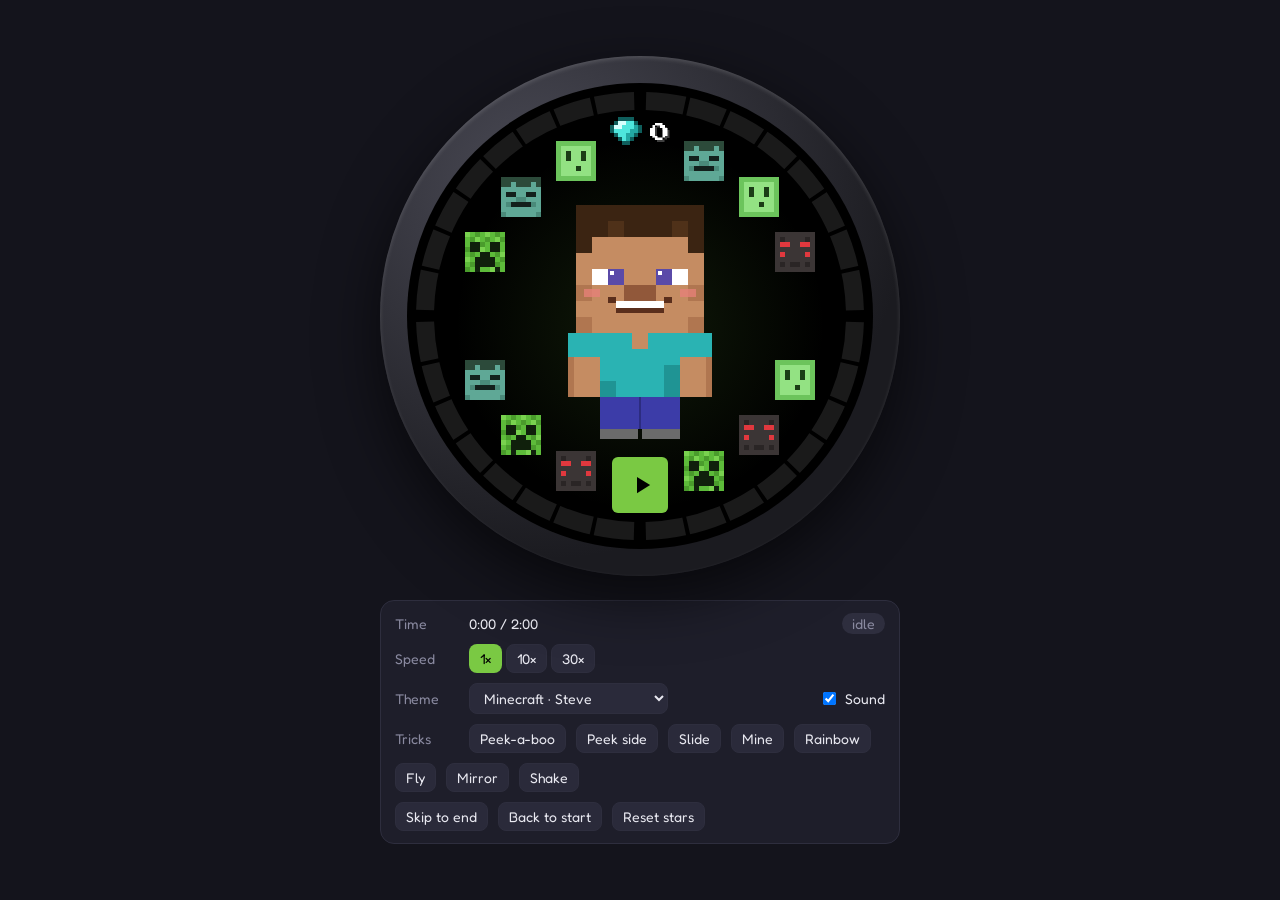
==== prototype/index.html @ 5520c32b "Replace the dinosaur with Minecraft and Royaumes de feu themes, add animations Themes (prototype/the" ====
<!doctype html>
<html lang="en">
<head>
  <meta charset="utf-8">
  <meta name="viewport" content="width=device-width, initial-scale=1">
  <title>Brushy Buddy</title>
  <link rel="preconnect" href="https://fonts.googleapis.com">
  <link href="https://fonts.googleapis.com/css2?family=Fredoka:wght@500;700&display=swap" rel="stylesheet">
  <link rel="stylesheet" href="css/style.css">
</head>
<body>
  <main class="app">
    <!-- Simulated device: 466x466 round AMOLED inside a bezel -->
    <div class="device-slot" id="slot">
      <div class="device" id="device">
        <div class="screen phase-idle" id="screen">
          <div id="stage" class="stage"><!-- everything that shakes -->
          <div class="glow"></div>
          <svg id="ring" class="layer" viewBox="0 0 466 466" aria-hidden="true"></svg>
          <svg id="germs" class="layer" viewBox="0 0 466 466" aria-hidden="true"></svg>
          <div id="fx-back" class="fx"></div><!-- sprites behind the buddy (mining block) -->
          <div id="buddy" class="buddy"><!-- tricks move this; moods and giggle live inside -->
            <div id="character" class="character"></div>
          </div>
          <div id="fx" class="fx"></div><!-- particles, sparkles, fireballs, reward drop -->
          <div id="stars" class="stars"><span id="reward-icon" class="reward"></span><span id="star-count" class="t-counter">0</span></div>
          <div id="hint" class="hint" aria-label="Tap to start">
            <svg viewBox="0 0 24 24"><path d="M8 5.5v13l10.5-6.5z"/></svg>
          </div>
          <div id="bravo" class="bravo"><span id="bravo-text" class="t-bravo"></span></div>
          <div id="confetti" class="confetti"></div>
          </div>
        </div>
      </div>
    </div>

    <!-- Developer controls: not part of the device UI -->
    <section class="dev" aria-label="Developer controls">
      <div class="dev-row">
        <span class="dev-label">Time</span>
        <output id="dev-time">0:00 / 2:00</output>
        <span id="dev-phase" class="dev-chip">idle</span>
      </div>
      <div class="dev-row">
        <span class="dev-label">Speed</span>
        <div class="seg" id="dev-speed">
          <button data-speed="1" class="on">1×</button>
          <button data-speed="10">10×</button>
          <button data-speed="30">30×</button>
        </div>
      </div>
      <div class="dev-row">
        <span class="dev-label">Theme</span>
        <select id="dev-theme"></select>
        <label class="dev-check"><input type="checkbox" id="dev-sound" checked> Sound</label>
      </div>
      <div class="dev-row">
        <span class="dev-label">Tricks</span>
        <button data-trick="peek">Peek-a-boo</button>
        <button data-trick="peekSide">Peek side</button>
        <button data-trick="slide">Slide</button>
        <button data-trick="mine">Mine</button>
        <button data-trick="rainbow">Rainbow</button>
        <button data-trick="fly">Fly</button>
        <button data-trick="mirror">Mirror</button>
        <button data-trick="shake">Shake</button>
      </div>
      <div class="dev-row">
        <button id="dev-skip">Skip to end</button>
        <button id="dev-stop">Back to start</button>
        <button id="dev-reset">Reset stars</button>
      </div>
    </section>
  </main>

  <script src="js/sound.js"></script>
  <script src="js/pixel.js"></script>
  <script src="themes/registry.js"></script>
  <script src="themes/minecraft.js"></script>
  <script src="themes/dragon.js"></script>
  <script src="js/app.js"></script>
</body>
</html>
---- prototype/css/style.css ----
/* ---------- Page (dev environment) ---------- */
:root {
  --page-bg: #14141c;
  --page-fg: #e8e8f0;
  --page-muted: #8a8aa0;
  --panel: #1e1e2a;
  --panel-border: #2e2e3e;

  /* Overridden per theme (see themes/*.js) */
  --accent: #5bd48a;
  --glow: rgba(91, 212, 138, 0.25);

  --screen-size: 466px;
  --bezel: 27px;
}

* { box-sizing: border-box; }

html, body {
  margin: 0;
  min-height: 100%;
  background: var(--page-bg);
  color: var(--page-fg);
  font-family: "Fredoka", ui-rounded, "SF Pro Rounded", system-ui, sans-serif;
}

.app {
  min-height: 100vh;
  display: flex;
  flex-direction: column;
  align-items: center;
  justify-content: center;
  gap: 24px;
  padding: 24px 16px;
}

/* ---------- Device ---------- */
.device-slot { width: 520px; height: 520px; }

.device {
  width: calc(var(--screen-size) + 2 * var(--bezel));
  height: calc(var(--screen-size) + 2 * var(--bezel));
  padding: var(--bezel);
  border-radius: 50%;
  background: radial-gradient(circle at 30% 25%, #4a4a55, #1b1b20 70%);
  box-shadow: 0 20px 60px rgba(0, 0, 0, 0.6), inset 0 2px 4px rgba(255, 255, 255, 0.15);
  transform-origin: top left;
}

.screen {
  position: relative;
  width: var(--screen-size);
  height: var(--screen-size);
  border-radius: 50%;
  overflow: hidden;
  background: #000; /* AMOLED: black = pixels off */
  user-select: none;
  -webkit-user-select: none;
  touch-action: manipulation;
  cursor: pointer;
}

.layer { position: absolute; inset: 0; width: 100%; height: 100%; }
.stage { position: absolute; inset: 0; }
.fx { position: absolute; inset: 0; pointer-events: none; }
.sprite, .particle { position: absolute; left: 0; top: 0; transform-origin: center; }
.sprite svg { display: block; width: 100%; height: 100%; }
.style-blocky .sprite svg { shape-rendering: crispEdges; }

.glow {
  position: absolute;
  inset: 0;
  background: radial-gradient(circle at 50% 52%, var(--glow), transparent 55%);
  transition: opacity 0.6s;
}
.phase-idle .glow { opacity: 0.6; }

/* ---------- Progress ring ---------- */
.seg-track, .seg-fill {
  fill: none;
  stroke-width: 18;
  stroke-linecap: round;
}
.seg-track { stroke: rgba(255, 255, 255, 0.1); }
.seg-gaps { fill: none; stroke: #000; stroke-width: 24; }
.style-blocky .seg-track, .style-blocky .seg-fill { stroke-linecap: butt; }
.style-blocky #germs, .style-blocky .reward svg { shape-rendering: crispEdges; }
.seg-track.active { animation: seg-pulse 0.9s ease-in-out infinite alternate; }
.seg-fill { transition: opacity 0.2s; }

@keyframes seg-pulse {
  from { stroke: rgba(255, 255, 255, 0.1); }
  to   { stroke: rgba(255, 255, 255, 0.35); }
}

/* ---------- Buddy ---------- */
/* .buddy is moved by tricks (peek-a-boo, slide) around its feet; .character holds the moods */
.buddy {
  position: absolute;
  width: 250px;
  height: 250px;
  left: calc(50% - 125px);
  top: calc(50% - 125px);
  transform-origin: 50% 100%;
}
.character { position: absolute; inset: 0; }
.character svg { width: 100%; height: 100%; overflow: visible; }

/* Generic giggle (on tap), works for any character */
.character.giggle { animation: giggle 0.5s ease-out; }
@keyframes giggle {
  0%   { transform: scale(1, 1); }
  25%  { transform: scale(1.12, 0.88); }
  50%  { transform: scale(0.92, 1.1) rotate(-4deg); }
  75%  { transform: scale(1.04, 0.97) rotate(3deg); }
  100% { transform: scale(1, 1); }
}

/* ---------- Germs ---------- */
.germ-inner {
  transform-box: fill-box;
  transform-origin: center;
  animation: germ-wobble 1.4s ease-in-out infinite alternate;
  animation-delay: var(--d, 0s);
}
.germ.popped .germ-inner { animation: germ-pop 0.45s ease-in forwards; }
.germ .flash { opacity: 0; }
/* Another germ popped: shiver with a scared face */
.germ.scared .germ-inner { animation: germ-shiver 0.07s linear infinite alternate; }
/* Creeper about to explode: swells and flashes white */
.germ.priming .germ-inner { animation: creeper-swell 0.7s steps(1) forwards; }
.germ.priming .flash { animation: creeper-flash 0.7s steps(1) forwards; }
.phase-idle .germ-inner { animation-duration: 2.4s; }

@keyframes germ-wobble {
  from { transform: rotate(-10deg) scale(1); }
  to   { transform: rotate(10deg) scale(1.08); }
}
@keyframes germ-shiver {
  from { transform: translateX(-2.5px); }
  to   { transform: translateX(2.5px); }
}
@keyframes creeper-swell {
  0% { transform: scale(1); } 30% { transform: scale(1.1); } 60% { transform: scale(1.2); } 85% { transform: scale(1.35); }
}
@keyframes creeper-flash {
  0%, 15%, 30%, 45%, 60%, 75% { opacity: 0; } 8%, 23%, 38%, 53%, 68%, 85%, 100% { opacity: 0.85; }
}
@keyframes germ-pop {
  0%   { transform: scale(1); opacity: 1; }
  40%  { transform: scale(1.5); opacity: 1; }
  100% { transform: scale(0); opacity: 0; }
}

/* ---------- Overlays ---------- */
.stars {
  position: absolute;
  top: 34px;
  left: 50%;
  transform: translateX(-50%);
  display: flex;
  align-items: center;
  gap: 8px;
  transition: opacity 0.3s;
}
.reward, .reward svg { display: block; width: 32px; height: 32px; }
.stars.bump { animation: bump 0.6s ease-out; }
.phase-brushing .stars { opacity: 0; }
@keyframes bump {
  0%   { transform: translateX(-50%) scale(1); }
  40%  { transform: translateX(-50%) scale(1.6); }
  100% { transform: translateX(-50%) scale(1); }
}

.hint {
  position: absolute;
  bottom: 36px;
  left: calc(50% - 28px);
  width: 56px;
  height: 56px;
  border-radius: 50%;
  background: var(--accent);
  display: grid;
  place-items: center;
  animation: hint-pulse 1.4s ease-in-out infinite;
  opacity: 0;
  transition: opacity 0.3s;
  pointer-events: none;
}
.hint svg { width: 30px; height: 30px; fill: #000; margin-left: 3px; }
.style-blocky .hint { border-radius: 6px; }
.phase-idle .hint { opacity: 1; }
@keyframes hint-pulse {
  0%, 100% { transform: scale(1); box-shadow: 0 0 0 0 var(--glow); }
  50%      { transform: scale(1.1); box-shadow: 0 0 0 14px transparent; }
}

.bravo {
  position: absolute;
  bottom: 52px;
  left: 0;
  right: 0;
  text-align: center;
  opacity: 0;
  transform: scale(0.4);
  pointer-events: none;
}
.phase-done .bravo { animation: bravo-in 0.6s cubic-bezier(0.2, 1.6, 0.4, 1) forwards; }
@keyframes bravo-in { to { opacity: 1; transform: scale(1); } }

.confetti { position: absolute; inset: 0; pointer-events: none; }
.confetti span {
  position: absolute;
  top: -20px;
  width: 9px;
  height: 14px;
  border-radius: 3px;
  animation: fall linear forwards;
}
.style-blocky .confetti span { width: 10px; height: 10px; border-radius: 0; }
@keyframes fall {
  to { transform: translateY(520px) rotate(720deg); }
}

/* ---------- Dev panel ---------- */
.dev {
  width: min(520px, 100%);
  background: var(--panel);
  border: 1px solid var(--panel-border);
  border-radius: 14px;
  padding: 12px 14px;
  display: flex;
  flex-direction: column;
  gap: 10px;
  font-size: 14px;
}
.dev-row { display: flex; align-items: center; gap: 10px; flex-wrap: wrap; }
.dev-label { color: var(--page-muted); width: 64px; }
.dev output { font-variant-numeric: tabular-nums; }
.dev-chip {
  margin-left: auto;
  padding: 2px 10px;
  border-radius: 999px;
  background: var(--panel-border);
  color: var(--page-muted);
}
.dev button, .dev select {
  font: inherit;
  color: var(--page-fg);
  background: #2a2a3a;
  border: 1px solid var(--panel-border);
  border-radius: 8px;
  padding: 5px 10px;
  cursor: pointer;
}
.dev button:hover { background: #34344a; }
.seg { display: flex; gap: 4px; }
.seg button.on { background: var(--accent); color: #000; border-color: transparent; }
.dev-check { display: flex; align-items: center; gap: 6px; margin-left: auto; }

@media (prefers-reduced-motion: reduce) {
  .germ-inner, .hint, .seg-track.active { animation: none; }
}
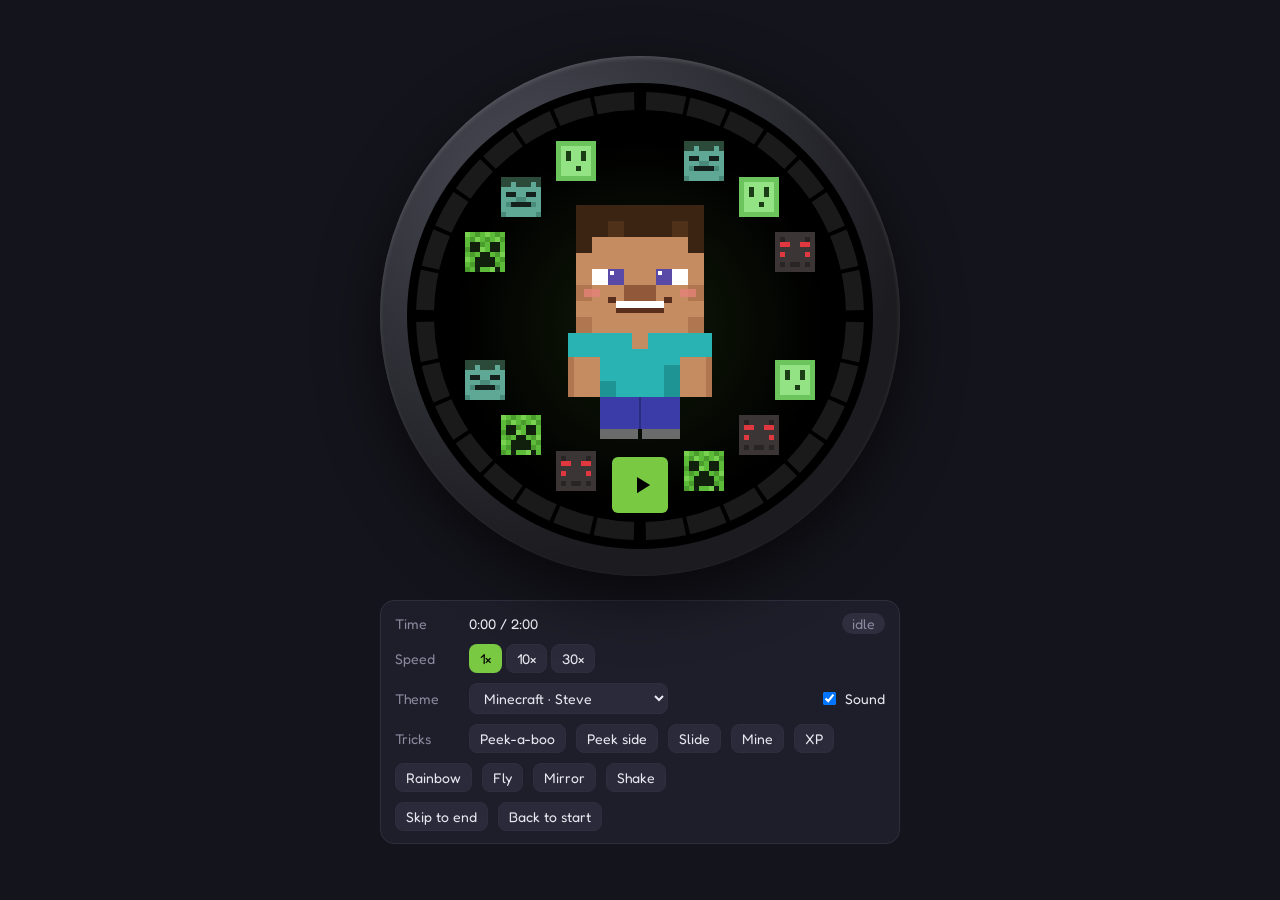
==== commit 8e26f913: "Add an XP orbs trick for Steve Orbs appear around the ring one after another and zip into Steve with" ====
--- a/prototype/index.html
+++ b/prototype/index.html
@@ -17,13 +17,13 @@
           <div id="stage" class="stage"><!-- everything that shakes -->
           <div class="glow"></div>
           <svg id="ring" class="layer" viewBox="0 0 466 466" aria-hidden="true"></svg>
+          <div id="clock" class="clock" aria-label="Time left"><span id="clock-text" class="t-clock"></span></div>
           <svg id="germs" class="layer" viewBox="0 0 466 466" aria-hidden="true"></svg>
           <div id="fx-back" class="fx"></div><!-- sprites behind the buddy (mining block) -->
           <div id="buddy" class="buddy"><!-- tricks move this; moods and giggle live inside -->
             <div id="character" class="character"></div>
           </div>
-          <div id="fx" class="fx"></div><!-- particles, sparkles, fireballs, reward drop -->
-          <div id="stars" class="stars"><span id="reward-icon" class="reward"></span><span id="star-count" class="t-counter">0</span></div>
+          <div id="fx" class="fx"></div><!-- particles, sparkles, venom globs, reward drop -->
           <div id="hint" class="hint" aria-label="Tap to start">
             <svg viewBox="0 0 24 24"><path d="M8 5.5v13l10.5-6.5z"/></svg>
           </div>
@@ -60,6 +60,7 @@
         <button data-trick="peekSide">Peek side</button>
         <button data-trick="slide">Slide</button>
         <button data-trick="mine">Mine</button>
+        <button data-trick="xp">XP</button>
         <button data-trick="rainbow">Rainbow</button>
         <button data-trick="fly">Fly</button>
         <button data-trick="mirror">Mirror</button>
@@ -68,7 +69,6 @@
       <div class="dev-row">
         <button id="dev-skip">Skip to end</button>
         <button id="dev-stop">Back to start</button>
-        <button id="dev-reset">Reset stars</button>
       </div>
     </section>
   </main>
--- a/prototype/css/style.css
+++ b/prototype/css/style.css
@@ -115,6 +115,23 @@
   75%  { transform: scale(1.04, 0.97) rotate(3deg); }
   100% { transform: scale(1, 1); }
 }
+
+/* ---------- Countdown (big, faint, behind everything while brushing) ---------- */
+/* Sits in the free band above the buddy's head (the reward counter is hidden while brushing) */
+.clock {
+  position: absolute;
+  left: 0;
+  right: 0;
+  top: 88px;
+  height: 0;
+  display: grid;
+  place-items: center;
+  opacity: 0;
+  transition: opacity 0.5s, color 0.5s;
+  pointer-events: none;
+}
+.phase-brushing .clock { opacity: 0.32; }
+.t-clock { font-size: 72px; line-height: 1; white-space: nowrap; }
 
 /* ---------- Germs ---------- */
 .germ-inner {
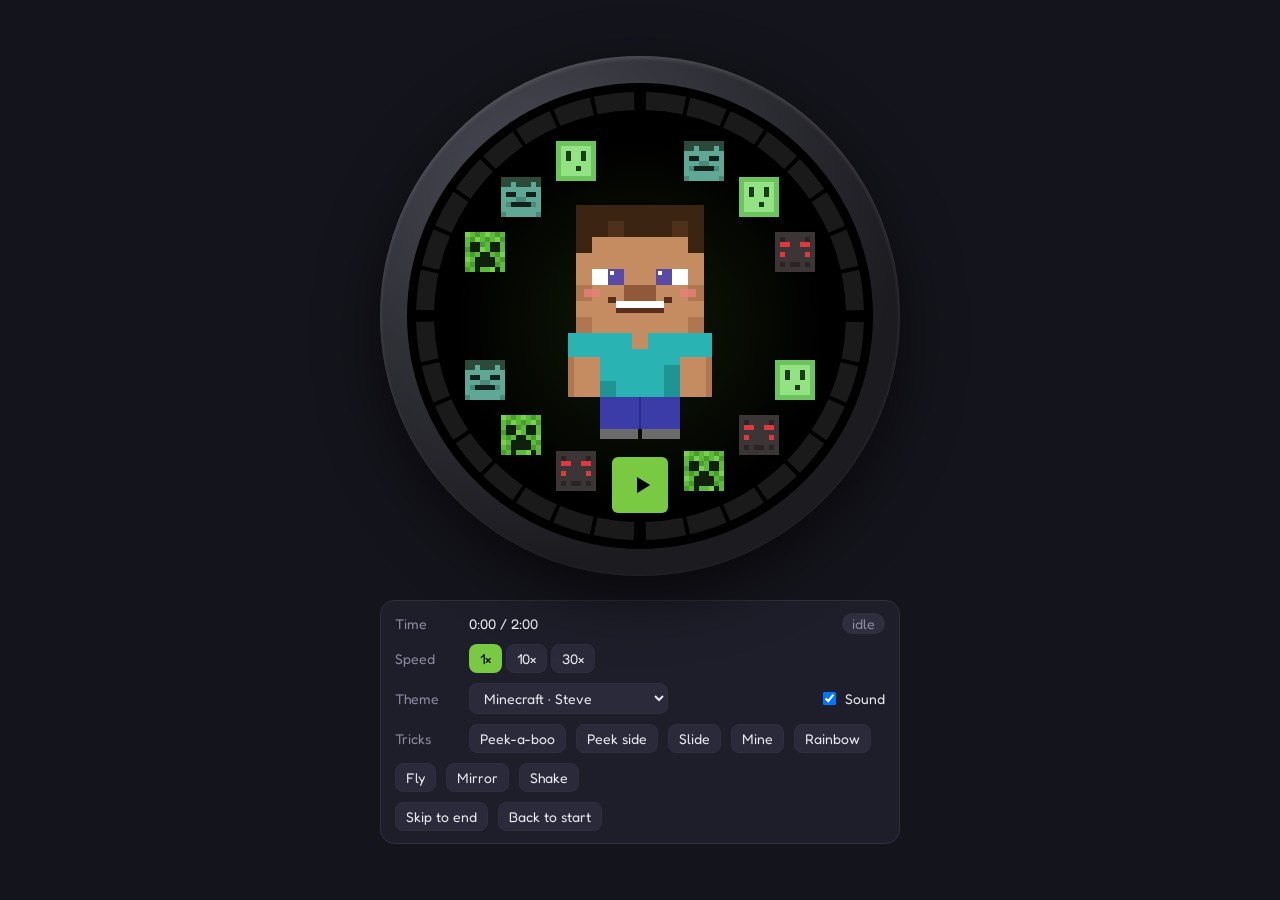
==== commit 3815f547: "Remove the reward counter Kids brush every day, so a running count adds nothing. The end-of-brushing" ====
--- a/prototype/index.html
+++ b/prototype/index.html
@@ -60,7 +60,6 @@
         <button data-trick="peekSide">Peek side</button>
         <button data-trick="slide">Slide</button>
         <button data-trick="mine">Mine</button>
-        <button data-trick="xp">XP</button>
         <button data-trick="rainbow">Rainbow</button>
         <button data-trick="fly">Fly</button>
         <button data-trick="mirror">Mirror</button>
--- a/prototype/css/style.css
+++ b/prototype/css/style.css
@@ -117,7 +117,7 @@
 }
 
 /* ---------- Countdown (big, faint, behind everything while brushing) ---------- */
-/* Sits in the free band above the buddy's head (the reward counter is hidden while brushing) */
+/* Sits in the free band above the buddy's head */
 .clock {
   position: absolute;
   left: 0;
@@ -170,24 +170,6 @@
 }
 
 /* ---------- Overlays ---------- */
-.stars {
-  position: absolute;
-  top: 34px;
-  left: 50%;
-  transform: translateX(-50%);
-  display: flex;
-  align-items: center;
-  gap: 8px;
-  transition: opacity 0.3s;
-}
-.reward, .reward svg { display: block; width: 32px; height: 32px; }
-.stars.bump { animation: bump 0.6s ease-out; }
-.phase-brushing .stars { opacity: 0; }
-@keyframes bump {
-  0%   { transform: translateX(-50%) scale(1); }
-  40%  { transform: translateX(-50%) scale(1.6); }
-  100% { transform: translateX(-50%) scale(1); }
-}
 
 .hint {
   position: absolute;
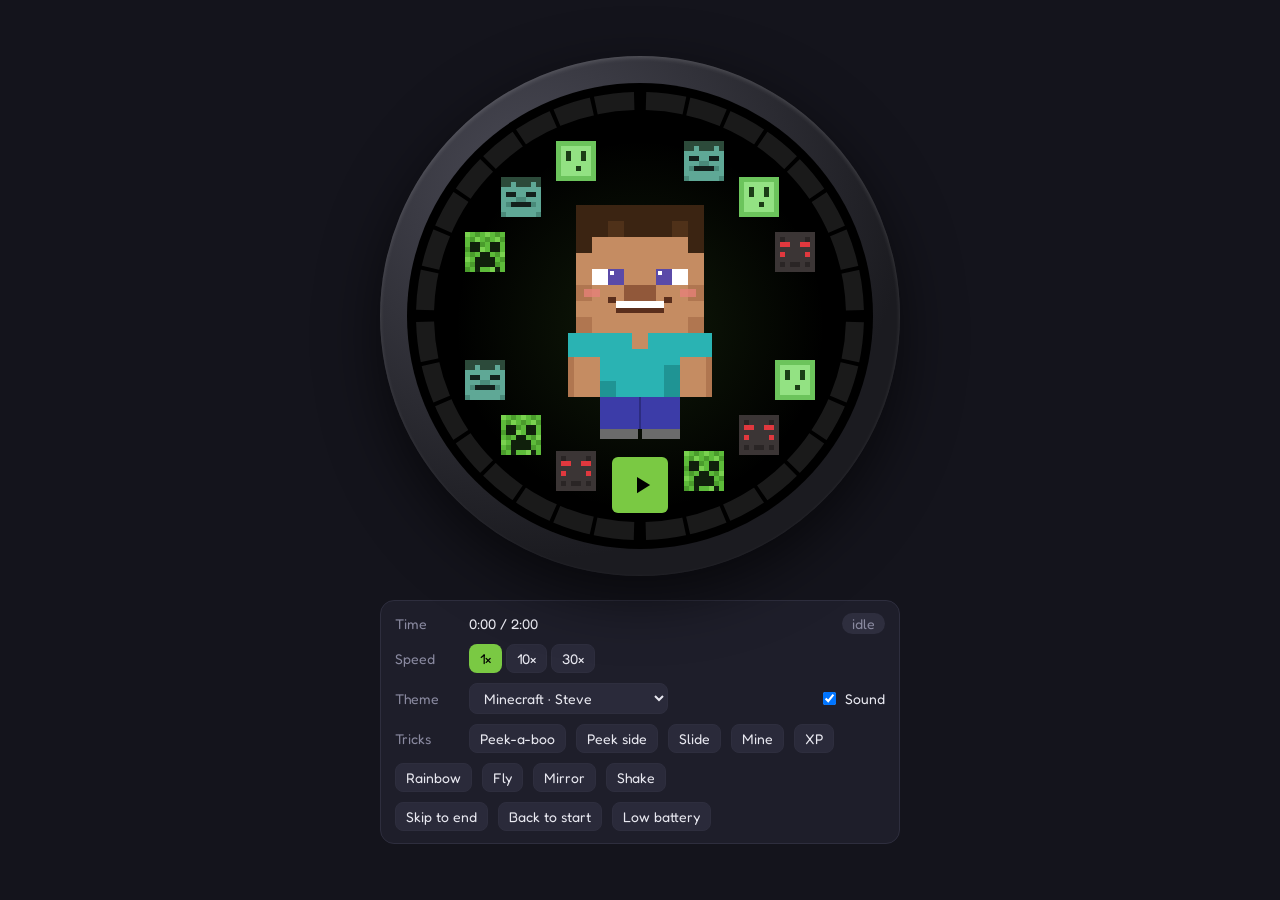
==== commit a835e7ca: "Warn about a low battery at boot At 25% or less, a big battery with a blinking red bar and the perce" ====
--- a/prototype/index.html
+++ b/prototype/index.html
@@ -30,6 +30,10 @@
           <div id="bravo" class="bravo"><span id="bravo-text" class="t-bravo"></span></div>
           <div id="confetti" class="confetti"></div>
           </div>
+          <div id="battery" class="battery" hidden><!-- low battery warning at boot, over the stage -->
+            <div class="battery-icon"><div id="battery-fill" class="battery-fill"></div></div>
+            <div id="battery-text" class="battery-text"></div>
+          </div>
         </div>
       </div>
     </div>
@@ -60,6 +64,7 @@
         <button data-trick="peekSide">Peek side</button>
         <button data-trick="slide">Slide</button>
         <button data-trick="mine">Mine</button>
+        <button data-trick="xp">XP</button>
         <button data-trick="rainbow">Rainbow</button>
         <button data-trick="fly">Fly</button>
         <button data-trick="mirror">Mirror</button>
@@ -68,6 +73,7 @@
       <div class="dev-row">
         <button id="dev-skip">Skip to end</button>
         <button id="dev-stop">Back to start</button>
+        <button id="dev-battery">Low battery</button>
       </div>
     </section>
   </main>
--- a/prototype/css/style.css
+++ b/prototype/css/style.css
@@ -221,6 +221,52 @@
   to { transform: translateY(520px) rotate(720deg); }
 }
 
+/* Low battery warning: over the dimmed stage, swallows taps */
+.battery {
+  position: absolute;
+  inset: 0;
+  background: rgba(0, 0, 0, 0.8);
+  display: flex;
+  flex-direction: column;
+  align-items: center;
+  justify-content: center;
+  gap: 30px;
+  z-index: 100; /* above the buddy and the effects */
+  animation: battery-in 0.3s ease-out;
+}
+.battery[hidden] { display: none; }
+.battery.closing { opacity: 0; transition: opacity 0.4s; }
+.battery-icon {
+  position: relative;
+  width: 170px;
+  height: 86px;
+  margin-top: -30px;
+  margin-right: 14px;
+  box-sizing: border-box;
+  border: 8px solid #fff;
+  border-radius: 14px;
+  padding: 6px;
+}
+.battery-icon::after { /* the nub */
+  content: "";
+  position: absolute;
+  right: -22px;
+  top: calc(50% - 18px);
+  width: 14px;
+  height: 36px;
+  border-radius: 0 5px 5px 0;
+  background: #fff;
+}
+.battery-fill {
+  height: 100%;
+  border-radius: 5px;
+  background: #ff3b30;
+  animation: battery-blink 0.9s ease-in-out infinite;
+}
+.battery-text { color: #ff3b30; font-size: 40px; line-height: 1; }
+@keyframes battery-in { from { opacity: 0; } }
+@keyframes battery-blink { 50% { opacity: 0.2; } }
+
 /* ---------- Dev panel ---------- */
 .dev {
   width: min(520px, 100%);
@@ -258,5 +304,5 @@
 .dev-check { display: flex; align-items: center; gap: 6px; margin-left: auto; }
 
 @media (prefers-reduced-motion: reduce) {
-  .germ-inner, .hint, .seg-track.active { animation: none; }
-}
+  .germ-inner, .hint, .seg-track.active, .battery-fill { animation: none; }
+}
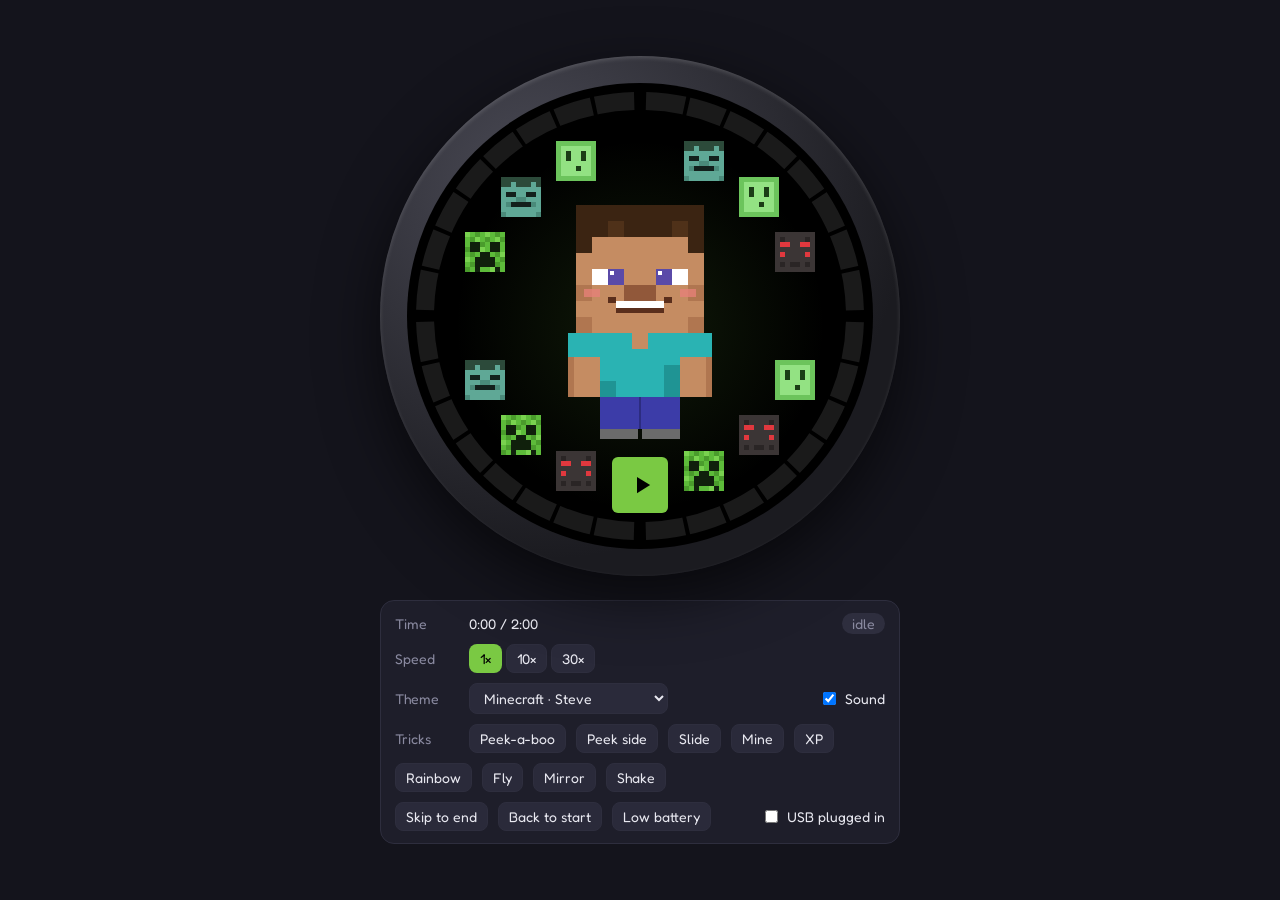
==== commit b2b3132f: "Show the battery level when USB is plugged in Plugging in USB shows the low battery screen in green:" ====
--- a/prototype/index.html
+++ b/prototype/index.html
@@ -30,11 +30,15 @@
           <div id="bravo" class="bravo"><span id="bravo-text" class="t-bravo"></span></div>
           <div id="confetti" class="confetti"></div>
           </div>
-          <div id="battery" class="battery" hidden><!-- low battery warning at boot, over the stage -->
+          <div id="battery" class="battery" hidden><!-- low battery at boot, or plugged in; over the stage -->
             <div class="battery-icon"><div id="battery-fill" class="battery-fill"></div></div>
-            <div id="battery-text" class="battery-text"></div>
+            <div class="battery-text">
+              <svg class="battery-bolt" viewBox="0 0 24 24" aria-hidden="true"><path d="M14 1 4 14h7l-2 9 11-13h-7z"/></svg>
+              <span id="battery-percent"></span>
+            </div>
           </div>
         </div>
+        <div class="usb-cable" aria-hidden="true"><div class="usb-plug"></div><div class="usb-wire"></div></div>
       </div>
     </div>
 
@@ -74,6 +78,7 @@
         <button id="dev-skip">Skip to end</button>
         <button id="dev-stop">Back to start</button>
         <button id="dev-battery">Low battery</button>
+        <label class="dev-check"><input type="checkbox" id="dev-usb"> USB plugged in</label>
       </div>
     </section>
   </main>
--- a/prototype/css/style.css
+++ b/prototype/css/style.css
@@ -38,6 +38,7 @@
 .device-slot { width: 520px; height: 520px; }
 
 .device {
+  position: relative;
   width: calc(var(--screen-size) + 2 * var(--bezel));
   height: calc(var(--screen-size) + 2 * var(--bezel));
   padding: var(--bezel);
@@ -45,6 +46,29 @@
   background: radial-gradient(circle at 30% 25%, #4a4a55, #1b1b20 70%);
   box-shadow: 0 20px 60px rgba(0, 0, 0, 0.6), inset 0 2px 4px rgba(255, 255, 255, 0.15);
   transform-origin: top left;
+}
+
+/* USB-C cable under the device while plugged in (dev panel) */
+.usb-cable {
+  display: none;
+  position: absolute;
+  left: 50%;
+  top: calc(100% - 2px);
+  width: 30px;
+  transform: translateX(-50%);
+  pointer-events: none;
+}
+.device.usb .usb-cable { display: block; }
+.usb-plug {
+  height: 15px;
+  border-radius: 3px 3px 5px 5px;
+  background: linear-gradient(90deg, #5d5d68, #b4b4c0 45%, #5d5d68);
+}
+.usb-wire {
+  width: 12px;
+  height: 12px;
+  margin: 0 auto;
+  background: linear-gradient(#44444f, transparent);
 }
 
 .screen {
@@ -221,7 +245,7 @@
   to { transform: translateY(520px) rotate(720deg); }
 }
 
-/* Low battery warning: over the dimmed stage, swallows taps */
+/* Battery level (low at boot, or plugged in): over the dimmed stage, swallows taps */
 .battery {
   position: absolute;
   inset: 0;
@@ -263,9 +287,14 @@
   background: #ff3b30;
   animation: battery-blink 0.9s ease-in-out infinite;
 }
-.battery-text { color: #ff3b30; font-size: 40px; line-height: 1; }
+.battery-text { color: #ff3b30; font-size: 40px; line-height: 1; display: flex; align-items: center; gap: 8px; }
+.battery-bolt { display: none; width: 34px; height: 34px; fill: currentColor; }
+.battery.charging .battery-fill { background: #34c759; animation: battery-charge 0.9s ease-out; }
+.battery.charging .battery-text { color: #34c759; }
+.battery.charging .battery-bolt { display: block; }
 @keyframes battery-in { from { opacity: 0; } }
 @keyframes battery-blink { 50% { opacity: 0.2; } }
+@keyframes battery-charge { from { width: 0; } }
 
 /* ---------- Dev panel ---------- */
 .dev {
@@ -304,5 +333,5 @@
 .dev-check { display: flex; align-items: center; gap: 6px; margin-left: auto; }
 
 @media (prefers-reduced-motion: reduce) {
-  .germ-inner, .hint, .seg-track.active, .battery-fill { animation: none; }
-}
+  .germ-inner, .hint, .seg-track.active, .battery-fill, .battery.charging .battery-fill { animation: none; }
+}
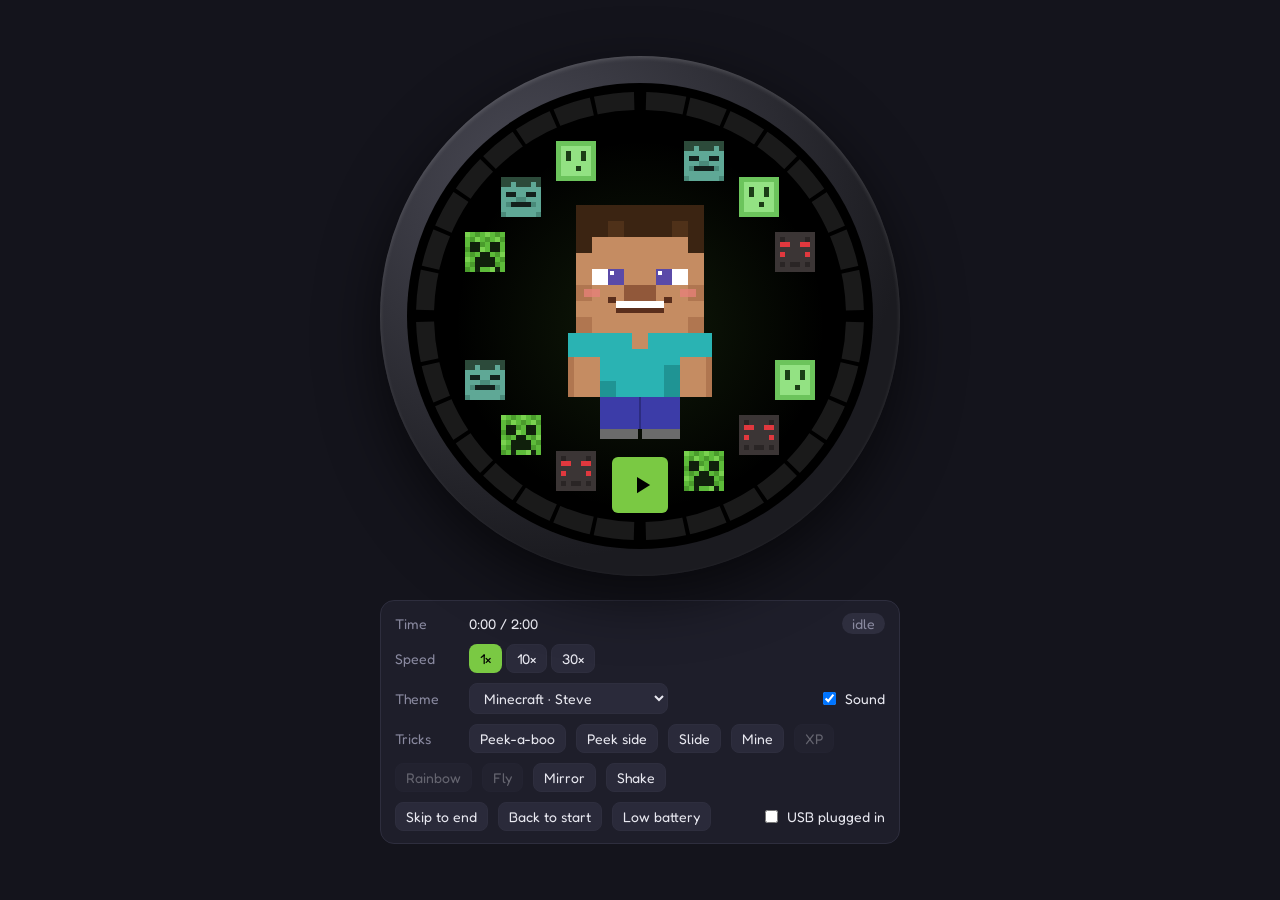
==== commit b6ad2343: "Show the web simulator in the prototype's device, with its control panel The web page now looks like" ====
--- a/prototype/index.html
+++ b/prototype/index.html
@@ -6,6 +6,7 @@
   <title>Brushy Buddy</title>
   <link rel="preconnect" href="https://fonts.googleapis.com">
   <link href="https://fonts.googleapis.com/css2?family=Fredoka:wght@500;700&display=swap" rel="stylesheet">
+  <link rel="stylesheet" href="css/device.css">
   <link rel="stylesheet" href="css/style.css">
 </head>
 <body>
--- a/prototype/css/device.css
+++ b/prototype/css/device.css
@@ -0,0 +1,125 @@
+/* The simulated device and the dev panel under it: shared by the prototype and the
+   simulator's web page (device/sim/web/index.html). What the screen shows: style.css. */
+
+/* ---------- Page (dev environment) ---------- */
+:root {
+  --page-bg: #14141c;
+  --page-fg: #e8e8f0;
+  --page-muted: #8a8aa0;
+  --panel: #1e1e2a;
+  --panel-border: #2e2e3e;
+
+  /* Overridden per theme (see themes/*.js) */
+  --accent: #5bd48a;
+  --glow: rgba(91, 212, 138, 0.25);
+
+  --screen-size: 466px;
+  --bezel: 27px;
+}
+
+* { box-sizing: border-box; }
+
+html, body {
+  margin: 0;
+  min-height: 100%;
+  background: var(--page-bg);
+  color: var(--page-fg);
+  font-family: "Fredoka", ui-rounded, "SF Pro Rounded", system-ui, sans-serif;
+}
+
+.app {
+  min-height: 100vh;
+  display: flex;
+  flex-direction: column;
+  align-items: center;
+  justify-content: center;
+  gap: 24px;
+  padding: 24px 16px;
+}
+
+/* ---------- Device ---------- */
+.device-slot { width: 520px; height: 520px; }
+
+.device {
+  position: relative;
+  width: calc(var(--screen-size) + 2 * var(--bezel));
+  height: calc(var(--screen-size) + 2 * var(--bezel));
+  padding: var(--bezel);
+  border-radius: 50%;
+  background: radial-gradient(circle at 30% 25%, #4a4a55, #1b1b20 70%);
+  box-shadow: 0 20px 60px rgba(0, 0, 0, 0.6), inset 0 2px 4px rgba(255, 255, 255, 0.15);
+  transform-origin: top left;
+}
+
+/* USB-C cable under the device while plugged in (dev panel) */
+.usb-cable {
+  display: none;
+  position: absolute;
+  left: 50%;
+  top: calc(100% - 2px);
+  width: 30px;
+  transform: translateX(-50%);
+  pointer-events: none;
+}
+.device.usb .usb-cable { display: block; }
+.usb-plug {
+  height: 15px;
+  border-radius: 3px 3px 5px 5px;
+  background: linear-gradient(90deg, #5d5d68, #b4b4c0 45%, #5d5d68);
+}
+.usb-wire {
+  width: 12px;
+  height: 12px;
+  margin: 0 auto;
+  background: linear-gradient(#44444f, transparent);
+}
+
+.screen {
+  position: relative;
+  width: var(--screen-size);
+  height: var(--screen-size);
+  border-radius: 50%;
+  overflow: hidden;
+  background: #000; /* AMOLED: black = pixels off */
+  user-select: none;
+  -webkit-user-select: none;
+  touch-action: manipulation;
+  cursor: pointer;
+}
+
+/* ---------- Dev panel ---------- */
+.dev {
+  width: min(520px, 100%);
+  background: var(--panel);
+  border: 1px solid var(--panel-border);
+  border-radius: 14px;
+  padding: 12px 14px;
+  display: flex;
+  flex-direction: column;
+  gap: 10px;
+  font-size: 14px;
+}
+.dev-row { display: flex; align-items: center; gap: 10px; flex-wrap: wrap; }
+.dev-label { color: var(--page-muted); width: 64px; }
+.dev output { font-variant-numeric: tabular-nums; }
+.dev-chip {
+  margin-left: auto;
+  padding: 2px 10px;
+  border-radius: 999px;
+  background: var(--panel-border);
+  color: var(--page-muted);
+}
+.dev button, .dev select {
+  font: inherit;
+  color: var(--page-fg);
+  background: #2a2a3a;
+  border: 1px solid var(--panel-border);
+  border-radius: 8px;
+  padding: 5px 10px;
+  cursor: pointer;
+}
+.dev button:hover:not(:disabled) { background: #34344a; }
+.dev button:disabled { opacity: 0.35; cursor: default; } /* a trick the theme doesn't have */
+.seg { display: flex; gap: 4px; }
+.seg button.on { background: var(--accent); color: #000; border-color: transparent; }
+.dev-check { display: flex; align-items: center; gap: 6px; margin-left: auto; }
--- a/prototype/css/style.css
+++ b/prototype/css/style.css
@@ -1,89 +1,4 @@
-/* ---------- Page (dev environment) ---------- */
-:root {
-  --page-bg: #14141c;
-  --page-fg: #e8e8f0;
-  --page-muted: #8a8aa0;
-  --panel: #1e1e2a;
-  --panel-border: #2e2e3e;
-
-  /* Overridden per theme (see themes/*.js) */
-  --accent: #5bd48a;
-  --glow: rgba(91, 212, 138, 0.25);
-
-  --screen-size: 466px;
-  --bezel: 27px;
-}
-
-* { box-sizing: border-box; }
-
-html, body {
-  margin: 0;
-  min-height: 100%;
-  background: var(--page-bg);
-  color: var(--page-fg);
-  font-family: "Fredoka", ui-rounded, "SF Pro Rounded", system-ui, sans-serif;
-}
-
-.app {
-  min-height: 100vh;
-  display: flex;
-  flex-direction: column;
-  align-items: center;
-  justify-content: center;
-  gap: 24px;
-  padding: 24px 16px;
-}
-
-/* ---------- Device ---------- */
-.device-slot { width: 520px; height: 520px; }
-
-.device {
-  position: relative;
-  width: calc(var(--screen-size) + 2 * var(--bezel));
-  height: calc(var(--screen-size) + 2 * var(--bezel));
-  padding: var(--bezel);
-  border-radius: 50%;
-  background: radial-gradient(circle at 30% 25%, #4a4a55, #1b1b20 70%);
-  box-shadow: 0 20px 60px rgba(0, 0, 0, 0.6), inset 0 2px 4px rgba(255, 255, 255, 0.15);
-  transform-origin: top left;
-}
-
-/* USB-C cable under the device while plugged in (dev panel) */
-.usb-cable {
-  display: none;
-  position: absolute;
-  left: 50%;
-  top: calc(100% - 2px);
-  width: 30px;
-  transform: translateX(-50%);
-  pointer-events: none;
-}
-.device.usb .usb-cable { display: block; }
-.usb-plug {
-  height: 15px;
-  border-radius: 3px 3px 5px 5px;
-  background: linear-gradient(90deg, #5d5d68, #b4b4c0 45%, #5d5d68);
-}
-.usb-wire {
-  width: 12px;
-  height: 12px;
-  margin: 0 auto;
-  background: linear-gradient(#44444f, transparent);
-}
-
-.screen {
-  position: relative;
-  width: var(--screen-size);
-  height: var(--screen-size);
-  border-radius: 50%;
-  overflow: hidden;
-  background: #000; /* AMOLED: black = pixels off */
-  user-select: none;
-  -webkit-user-select: none;
-  touch-action: manipulation;
-  cursor: pointer;
-}
-
+/* What the screen shows. The device around it and the dev panel: device.css. */
 .layer { position: absolute; inset: 0; width: 100%; height: 100%; }
 .stage { position: absolute; inset: 0; }
 .fx { position: absolute; inset: 0; pointer-events: none; }
@@ -296,42 +211,6 @@
 @keyframes battery-blink { 50% { opacity: 0.2; } }
 @keyframes battery-charge { from { width: 0; } }
 
-/* ---------- Dev panel ---------- */
-.dev {
-  width: min(520px, 100%);
-  background: var(--panel);
-  border: 1px solid var(--panel-border);
-  border-radius: 14px;
-  padding: 12px 14px;
-  display: flex;
-  flex-direction: column;
-  gap: 10px;
-  font-size: 14px;
-}
-.dev-row { display: flex; align-items: center; gap: 10px; flex-wrap: wrap; }
-.dev-label { color: var(--page-muted); width: 64px; }
-.dev output { font-variant-numeric: tabular-nums; }
-.dev-chip {
-  margin-left: auto;
-  padding: 2px 10px;
-  border-radius: 999px;
-  background: var(--panel-border);
-  color: var(--page-muted);
-}
-.dev button, .dev select {
-  font: inherit;
-  color: var(--page-fg);
-  background: #2a2a3a;
-  border: 1px solid var(--panel-border);
-  border-radius: 8px;
-  padding: 5px 10px;
-  cursor: pointer;
-}
-.dev button:hover { background: #34344a; }
-.seg { display: flex; gap: 4px; }
-.seg button.on { background: var(--accent); color: #000; border-color: transparent; }
-.dev-check { display: flex; align-items: center; gap: 6px; margin-left: auto; }
-
 @media (prefers-reduced-motion: reduce) {
   .germ-inner, .hint, .seg-track.active, .battery-fill, .battery.charging .battery-fill { animation: none; }
 }
